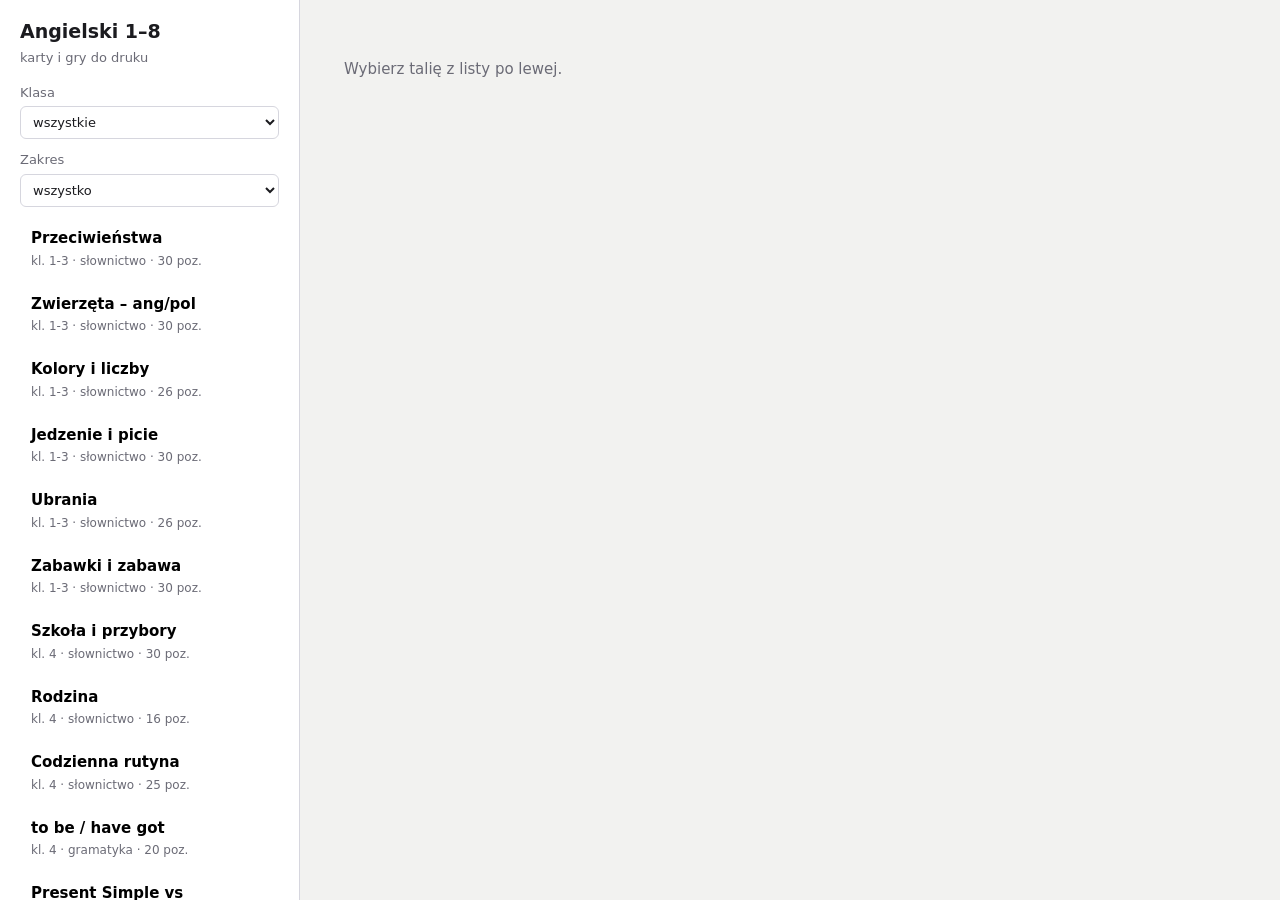
==== index.html @ 383e0123 "Karty i gry do angielskiego dla klas 1-8 Statyczna strona do drukowania pomocy naukowych: memory, Pi" ====
<!doctype html>
<html lang="pl">
<head>
  <meta charset="utf-8">
  <meta name="viewport" content="width=device-width, initial-scale=1">
  <title>Angielski 1–8 · karty do druku</title>
  <link rel="stylesheet" href="style.css">
  <link rel="stylesheet" href="print.css" media="print">
</head>
<body>

<aside class="panel no-print">
  <h1>Angielski 1–8<br><small>karty i gry do druku</small></h1>

  <label>Klasa
    <select id="f-level"><option value="">wszystkie</option></select>
  </label>

  <label>Zakres
    <select id="f-area">
      <option value="">wszystko</option>
      <option value="słownictwo">słownictwo</option>
      <option value="gramatyka">gramatyka</option>
    </select>
  </label>

  <div id="deck-list" class="deck-list"></div>

  <hr>

  <label>Gra
    <select id="f-game"></select>
  </label>

  <label id="opts-bingo" hidden>Liczba plansz
    <input id="f-boards" type="number" min="1" max="30" value="4">
  </label>

  <label id="opts-qa" class="check" hidden>
    <input id="f-answers" type="checkbox" checked> pokaż odpowiedzi na kartach
  </label>

  <div class="buttons">
    <button id="shuffle-btn">🔀 Przetasuj</button>
    <button id="print-btn" class="primary" disabled>🖨️ Drukuj</button>
  </div>

  <p class="hint">Drukuj na grubszym papierze (160–250 g). Karty tnij po przerywanej linii.</p>
</aside>

<main id="sheet"></main>

<script src="data/decks.js"></script>
<script src="app.js"></script>
</body>
</html>
---- style.css ----
:root {
  --ink: #1b1b1f;
  --muted: #6b6b76;
  --line: #d6d6de;
  --accent: #2f6f4e;
  --bg: #f2f2f0;
}

* { box-sizing: border-box; }

body {
  margin: 0;
  display: flex;
  min-height: 100vh;
  font: 15px/1.45 system-ui, "Segoe UI", sans-serif;
  color: var(--ink);
  background: var(--bg);
}

/* ── Panel ─────────────────────────────────────────────── */

.panel {
  width: 300px;
  flex: none;
  padding: 20px;
  background: #fff;
  border-right: 1px solid var(--line);
  display: flex;
  flex-direction: column;
  gap: 12px;
  position: sticky;
  top: 0;
  height: 100vh;
  overflow-y: auto;
}

h1 { font-size: 19px; margin: 0 0 4px; line-height: 1.25; }
h1 small { font-weight: 400; font-size: 13px; color: var(--muted); }

label { display: block; font-size: 13px; color: var(--muted); }
label.check { display: flex; align-items: center; gap: 8px; }

select, input[type="number"] {
  width: 100%;
  margin-top: 4px;
  padding: 7px 8px;
  font: inherit;
  border: 1px solid var(--line);
  border-radius: 6px;
  background: #fff;
  color: var(--ink);
}
label.check input { width: auto; margin: 0; }

hr { border: 0; border-top: 1px solid var(--line); width: 100%; margin: 4px 0; }

.deck-list { display: flex; flex-direction: column; gap: 4px; }

.deck {
  text-align: left;
  padding: 8px 10px;
  font: inherit;
  border: 1px solid transparent;
  border-radius: 6px;
  background: none;
  cursor: pointer;
  display: block;
  width: 100%;
}
.deck:hover { background: #f4f4f2; }
.deck.active { background: #e8f1ec; border-color: var(--accent); }
.deck strong { display: block; font-weight: 600; }
.deck .meta { font-size: 12px; color: var(--muted); }

.buttons { display: flex; gap: 8px; margin-top: 4px; }
button {
  flex: 1;
  padding: 9px;
  font: inherit;
  border: 1px solid var(--line);
  border-radius: 6px;
  background: #fff;
  cursor: pointer;
}
button.primary { background: var(--accent); border-color: var(--accent); color: #fff; font-weight: 600; }
button:disabled { opacity: .45; cursor: default; }

.hint { font-size: 12px; color: var(--muted); margin: 0; }
.empty { color: var(--muted); padding: 24px; }

/* ── Arkusz ────────────────────────────────────────────── */

#sheet { flex: 1; padding: 20px; }
.sheet-title { font-size: 16px; margin: 0 0 14px; color: var(--muted); font-weight: 600; }

.card-grid {
  display: grid;
  grid-template-columns: repeat(3, 63mm);
  grid-auto-rows: 88mm;
  gap: 0;
}

.card {
  border: 1px dashed #999;
  padding: 4mm;
  display: flex;
  flex-direction: column;
  justify-content: center;
  align-items: center;
  text-align: center;
  position: relative;
  background: #fff;
  overflow: hidden;
  break-inside: avoid;
}

.card .body { font-weight: 600; hyphens: auto; overflow-wrap: anywhere; }
.card .body.xl { font-size: 32pt; }
.card .body.lg { font-size: 21pt; }
.card .body.md { font-size: 14pt; }
.card .body.sm { font-size: 11pt; }

.card .corner {
  position: absolute;
  top: 3mm;
  left: 3mm;
  right: 3mm;
  font-size: 8pt;
  color: #555;
  text-transform: uppercase;
  letter-spacing: .06em;
}

.card .answer {
  position: absolute;
  bottom: 4mm;
  left: 4mm;
  right: 4mm;
  font-size: 9pt;
  color: #444;
  border-top: 1px solid #ddd;
  padding-top: 2mm;
}

/* ── Bingo ─────────────────────────────────────────────── */

.bingo { background: #fff; border: 1px dashed #999; padding: 8mm; margin-bottom: 6mm; width: 190mm; }
.bingo h2 { font-size: 15pt; margin: 0 0 5mm; text-align: center; letter-spacing: .1em; }
.bingo h2 span { font-size: 10pt; font-weight: 400; color: var(--muted); letter-spacing: 0; }

.bingo-grid { display: grid; grid-template-columns: repeat(5, 1fr); }
.bingo-cell {
  border: 1px solid #333;
  height: 32mm;
  display: flex;
  align-items: center;
  justify-content: center;
  text-align: center;
  padding: 2mm;
  overflow-wrap: anywhere;
}
.bingo-cell.xl { font-size: 13pt; }
.bingo-cell.lg { font-size: 11pt; }
.bingo-cell.md, .bingo-cell.sm { font-size: 8pt; }

.strips { display: grid; grid-template-columns: repeat(4, 1fr); }
.strip {
  border: 1px dashed #999;
  padding: 3mm;
  font-size: 11pt;
  text-align: center;
  overflow-wrap: anywhere;
}
---- print.css ----
@page { size: A4 portrait; margin: 8mm; }

.no-print, .panel { display: none !important; }

body { display: block; background: #fff; }

#sheet { padding: 0; }

/* 3×3 = 9 kart na stronę A4. Wiersz nie może się rozjechać między strony. */
.card-grid { grid-template-columns: repeat(3, 63mm); grid-auto-rows: 88mm; }
.card { break-inside: avoid; }

.bingo { width: auto; border: 0; padding: 0; margin: 0; break-after: page; }
.bingo:last-child { break-after: auto; }
.bingo-cell { height: 42mm; }

/* Emoji i tła mają wyjść na papier, nie zniknąć. */
* { -webkit-print-color-adjust: exact; print-color-adjust: exact; }
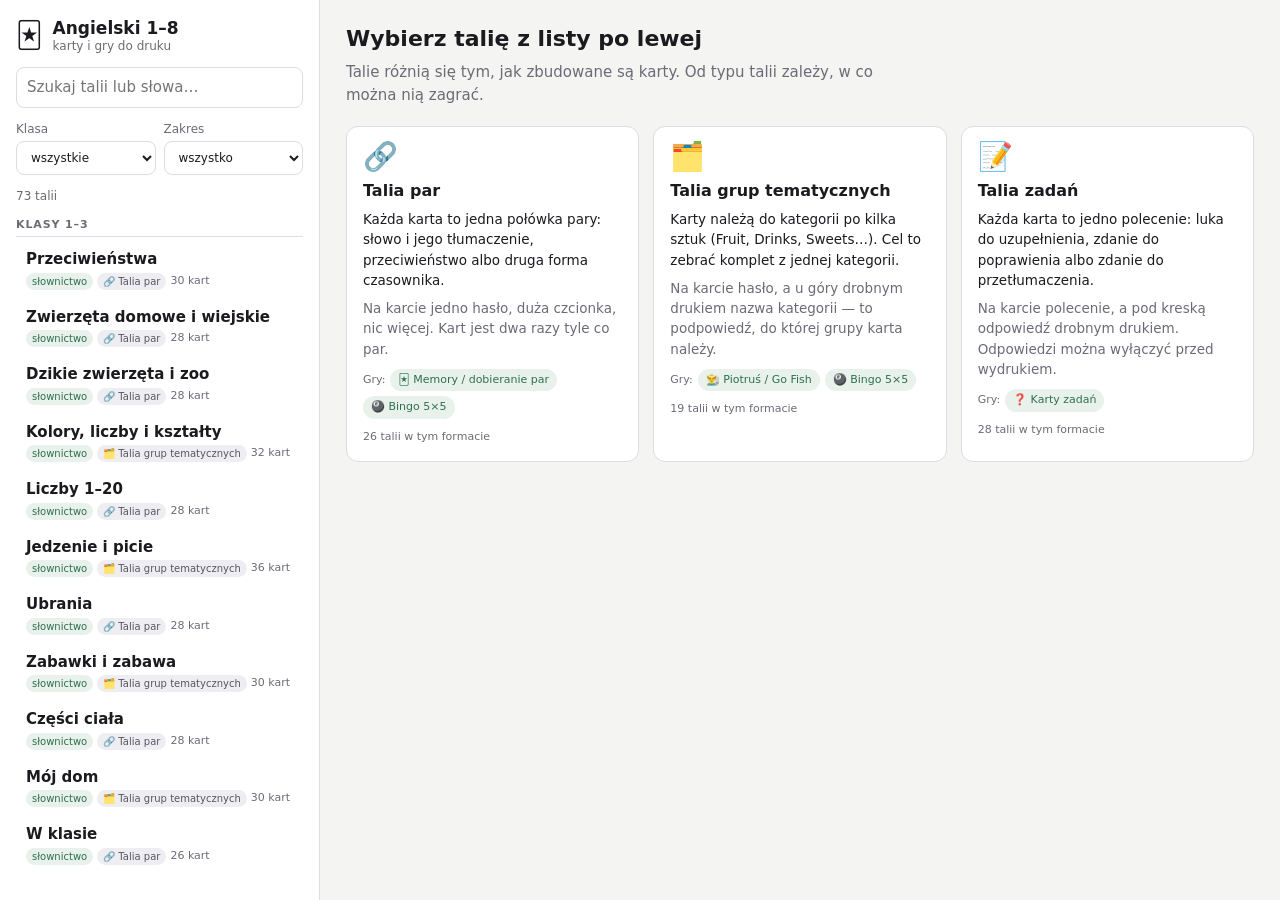
==== commit b2fa156e: "Rozbudowa bazy do 73 talii i przebudowa interfejsu Baza: 19 -> 73 talie (ok. 1900 haseł), rozbite na" ====
--- a/index.html
+++ b/index.html
@@ -3,54 +3,45 @@
 <head>
   <meta charset="utf-8">
   <meta name="viewport" content="width=device-width, initial-scale=1">
-  <title>Angielski 1–8 · karty do druku</title>
+  <title>Angielski 1–8 · karty i gry do druku</title>
+  <link rel="icon" href="data:image/svg+xml,<svg xmlns='http://www.w3.org/2000/svg' viewBox='0 0 100 100'><text y='.9em' font-size='90'>🃏</text></svg>">
   <link rel="stylesheet" href="style.css">
   <link rel="stylesheet" href="print.css" media="print">
 </head>
 <body>
 
 <aside class="panel no-print">
-  <h1>Angielski 1–8<br><small>karty i gry do druku</small></h1>
+  <button id="reset-btn" class="brand">
+    <span class="brand-mark">🃏</span>
+    <span>Angielski 1–8<small>karty i gry do druku</small></span>
+  </button>
 
-  <label>Klasa
-    <select id="f-level"><option value="">wszystkie</option></select>
-  </label>
+  <input id="f-search" type="search" placeholder="Szukaj talii lub słowa…" autocomplete="off">
 
-  <label>Zakres
-    <select id="f-area">
-      <option value="">wszystko</option>
-      <option value="słownictwo">słownictwo</option>
-      <option value="gramatyka">gramatyka</option>
-    </select>
-  </label>
-
-  <div id="deck-list" class="deck-list"></div>
-
-  <hr>
-
-  <label>Gra
-    <select id="f-game"></select>
-  </label>
-
-  <label id="opts-bingo" hidden>Liczba plansz
-    <input id="f-boards" type="number" min="1" max="30" value="4">
-  </label>
-
-  <label id="opts-qa" class="check" hidden>
-    <input id="f-answers" type="checkbox" checked> pokaż odpowiedzi na kartach
-  </label>
-
-  <div class="buttons">
-    <button id="shuffle-btn">🔀 Przetasuj</button>
-    <button id="print-btn" class="primary" disabled>🖨️ Drukuj</button>
+  <div class="filters">
+    <label>Klasa
+      <select id="f-level"><option value="">wszystkie</option></select>
+    </label>
+    <label>Zakres
+      <select id="f-area">
+        <option value="">wszystko</option>
+        <option value="słownictwo">słownictwo</option>
+        <option value="gramatyka">gramatyka</option>
+      </select>
+    </label>
   </div>
 
-  <p class="hint">Drukuj na grubszym papierze (160–250 g). Karty tnij po przerywanej linii.</p>
+  <div id="deck-count" class="deck-count"></div>
+  <div id="deck-list" class="deck-list"></div>
 </aside>
 
-<main id="sheet"></main>
+<main id="main"></main>
 
-<script src="data/decks.js"></script>
+<script src="data/games.js"></script>
+<script src="data/decks-1-3.js"></script>
+<script src="data/decks-4.js"></script>
+<script src="data/decks-5-6.js"></script>
+<script src="data/decks-7-8.js"></script>
 <script src="app.js"></script>
 </body>
 </html>
--- a/style.css
+++ b/style.css
@@ -1,9 +1,13 @@
 :root {
   --ink: #1b1b1f;
   --muted: #6b6b76;
-  --line: #d6d6de;
+  --line: #dcdce4;
   --accent: #2f6f4e;
-  --bg: #f2f2f0;
+  --accent-soft: #e8f1ec;
+  --gram: #7a4b8f;
+  --gram-soft: #f1e9f5;
+  --bg: #f4f4f2;
+  --paper: #fff;
 }
 
 * { box-sizing: border-box; }
@@ -12,18 +16,22 @@
   margin: 0;
   display: flex;
   min-height: 100vh;
-  font: 15px/1.45 system-ui, "Segoe UI", sans-serif;
+  font: 15px/1.5 system-ui, "Segoe UI", sans-serif;
   color: var(--ink);
   background: var(--bg);
 }
 
-/* ── Panel ─────────────────────────────────────────────── */
+h2, h3, h4 { margin: 0; }
+ul, ol { margin: 6px 0; padding-left: 20px; }
+li { margin: 3px 0; }
+
+/* ── Panel boczny ──────────────────────────────────────── */
 
 .panel {
-  width: 300px;
+  width: 320px;
   flex: none;
-  padding: 20px;
-  background: #fff;
+  padding: 16px;
+  background: var(--paper);
   border-right: 1px solid var(--line);
   display: flex;
   flex-direction: column;
@@ -31,73 +39,194 @@
   position: sticky;
   top: 0;
   height: 100vh;
-  overflow-y: auto;
-}
-
-h1 { font-size: 19px; margin: 0 0 4px; line-height: 1.25; }
-h1 small { font-weight: 400; font-size: 13px; color: var(--muted); }
-
-label { display: block; font-size: 13px; color: var(--muted); }
-label.check { display: flex; align-items: center; gap: 8px; }
-
-select, input[type="number"] {
+}
+
+.brand {
+  display: flex;
+  align-items: center;
+  gap: 10px;
+  border: 0;
+  background: none;
+  padding: 0;
+  font: inherit;
+  text-align: left;
+  cursor: pointer;
+  color: inherit;
+}
+.brand-mark { font-size: 26px; }
+.brand span span, .brand > span:last-child { font-weight: 700; font-size: 17px; line-height: 1.2; }
+.brand small { display: block; font-weight: 400; font-size: 12px; color: var(--muted); }
+
+input[type="search"], select, input[type="number"] {
   width: 100%;
-  margin-top: 4px;
-  padding: 7px 8px;
-  font: inherit;
-  border: 1px solid var(--line);
-  border-radius: 6px;
-  background: #fff;
+  padding: 8px 10px;
+  font: inherit;
+  border: 1px solid var(--line);
+  border-radius: 8px;
+  background: var(--paper);
   color: var(--ink);
 }
-label.check input { width: auto; margin: 0; }
-
-hr { border: 0; border-top: 1px solid var(--line); width: 100%; margin: 4px 0; }
-
-.deck-list { display: flex; flex-direction: column; gap: 4px; }
+
+.filters { display: flex; gap: 8px; }
+.filters label { flex: 1; font-size: 12px; color: var(--muted); }
+.filters select { margin-top: 3px; }
+
+.deck-count { font-size: 12px; color: var(--muted); }
+
+.deck-list { flex: 1; overflow-y: auto; margin: 0 -6px; padding: 0 6px; }
+
+.level-head {
+  font-size: 11px;
+  text-transform: uppercase;
+  letter-spacing: .08em;
+  color: var(--muted);
+  margin: 14px 0 5px;
+  padding-bottom: 3px;
+  border-bottom: 1px solid var(--line);
+}
+.level-head:first-child { margin-top: 0; }
 
 .deck {
+  display: block;
+  width: 100%;
   text-align: left;
-  padding: 8px 10px;
+  padding: 7px 9px;
+  margin-bottom: 2px;
   font: inherit;
   border: 1px solid transparent;
-  border-radius: 6px;
+  border-radius: 8px;
   background: none;
   cursor: pointer;
-  display: block;
-  width: 100%;
+  color: inherit;
 }
 .deck:hover { background: #f4f4f2; }
-.deck.active { background: #e8f1ec; border-color: var(--accent); }
-.deck strong { display: block; font-weight: 600; }
-.deck .meta { font-size: 12px; color: var(--muted); }
-
-.buttons { display: flex; gap: 8px; margin-top: 4px; }
+.deck.active { background: var(--accent-soft); border-color: var(--accent); }
+.deck-title { display: block; font-weight: 600; line-height: 1.3; }
+.deck-meta { display: flex; flex-wrap: wrap; gap: 4px; align-items: center; margin-top: 3px; }
+.deck-n { font-size: 11px; color: var(--muted); }
+
+.tag {
+  font-size: 10px;
+  padding: 1px 6px;
+  border-radius: 20px;
+  background: var(--accent-soft);
+  color: var(--accent);
+  white-space: nowrap;
+}
+.tag-g { background: var(--gram-soft); color: var(--gram); }
+.tag-type { background: #eeeef2; color: #55555f; }
+
+/* ── Główna kolumna ────────────────────────────────────── */
+
+main { flex: 1; padding: 22px 26px; min-width: 0; }
+.empty { color: var(--muted); }
+
+/* Ekran startowy */
+.welcome { max-width: 1000px; }
+.welcome h2 { font-size: 22px; }
+.lead { color: var(--muted); margin: 6px 0 20px; max-width: 60ch; }
+
+.type-cards { display: grid; grid-template-columns: repeat(auto-fit, minmax(270px, 1fr)); gap: 14px; }
+.type-card {
+  background: var(--paper);
+  border: 1px solid var(--line);
+  border-radius: 12px;
+  padding: 16px;
+}
+.type-icon { font-size: 28px; line-height: 1; }
+.type-card h3 { margin: 8px 0 6px; font-size: 16px; }
+.type-card p { margin: 0 0 8px; font-size: 13.5px; }
+.type-looks { color: var(--muted); }
+.type-games { display: flex; flex-wrap: wrap; gap: 5px; align-items: center; margin-top: 10px; }
+.type-games-label { font-size: 11px; color: var(--muted); }
+.chip {
+  font-size: 11px;
+  padding: 3px 8px;
+  border-radius: 20px;
+  background: var(--accent-soft);
+  color: var(--accent);
+}
+.type-count { margin-top: 10px; font-size: 11px; color: var(--muted); }
+
+/* Pasek roboczy nad podglądem */
+.workbench {
+  background: var(--paper);
+  border: 1px solid var(--line);
+  border-radius: 12px;
+  padding: 16px;
+  margin-bottom: 18px;
+  max-width: 1000px;
+}
+.wb-head h2 { font-size: 20px; }
+.wb-sub { display: flex; flex-wrap: wrap; gap: 6px; align-items: center; margin: 5px 0 14px; font-size: 12px; color: var(--muted); }
+
+.game-picker { display: flex; flex-wrap: wrap; gap: 8px; }
+.game-tab {
+  display: flex;
+  gap: 9px;
+  align-items: center;
+  flex: 1 1 260px;
+  padding: 10px 12px;
+  font: inherit;
+  text-align: left;
+  border: 1px solid var(--line);
+  border-radius: 10px;
+  background: var(--paper);
+  cursor: pointer;
+  color: inherit;
+}
+.game-tab:hover { border-color: var(--accent); }
+.game-tab.active { background: var(--accent-soft); border-color: var(--accent); }
+.game-icon { font-size: 22px; }
+.game-txt { display: flex; flex-direction: column; min-width: 0; }
+.game-txt strong { font-size: 14px; }
+.game-txt span { font-size: 12px; color: var(--muted); }
+
+.options { display: flex; flex-wrap: wrap; gap: 14px; align-items: center; margin-top: 14px; }
+.opt { display: flex; align-items: center; gap: 7px; font-size: 13px; }
+.opt input[type="number"] { width: 70px; }
+.opt.check input { width: auto; }
+
+.buttons { display: flex; gap: 8px; margin-left: auto; }
 button {
-  flex: 1;
-  padding: 9px;
-  font: inherit;
-  border: 1px solid var(--line);
-  border-radius: 6px;
-  background: #fff;
+  padding: 9px 16px;
+  font: inherit;
+  border: 1px solid var(--line);
+  border-radius: 8px;
+  background: var(--paper);
   cursor: pointer;
+  color: inherit;
 }
 button.primary { background: var(--accent); border-color: var(--accent); color: #fff; font-weight: 600; }
-button:disabled { opacity: .45; cursor: default; }
-
-.hint { font-size: 12px; color: var(--muted); margin: 0; }
-.empty { color: var(--muted); padding: 24px; }
-
-/* ── Arkusz ────────────────────────────────────────────── */
-
-#sheet { flex: 1; padding: 20px; }
-.sheet-title { font-size: 16px; margin: 0 0 14px; color: var(--muted); font-weight: 600; }
+
+.hint { font-size: 12px; color: var(--muted); margin: 10px 0 0; }
+
+/* Panel „Jak grać" */
+.rules-panel { margin-top: 14px; border-top: 1px solid var(--line); padding-top: 12px; }
+.rules-panel summary { cursor: pointer; display: flex; gap: 10px; align-items: baseline; }
+.rules-meta { font-size: 12px; color: var(--muted); }
+.rules-body { margin-top: 10px; font-size: 13.5px; }
+.rules-prints { color: var(--muted); margin: 0 0 8px; }
+.rules-cols { display: grid; grid-template-columns: repeat(auto-fit, minmax(280px, 1fr)); gap: 4px 24px; }
+.rules-cols h4 { font-size: 13px; margin-bottom: 2px; }
+.rules-note { background: #fdf7e3; border-left: 3px solid #e0c060; padding: 8px 10px; margin: 10px 0 0; border-radius: 0 6px 6px 0; }
+
+.sheet-label {
+  font-size: 11px;
+  text-transform: uppercase;
+  letter-spacing: .08em;
+  color: var(--muted);
+  margin-bottom: 8px;
+}
+
+/* ── Arkusz do druku ───────────────────────────────────── */
 
 .card-grid {
   display: grid;
   grid-template-columns: repeat(3, 63mm);
   grid-auto-rows: 88mm;
-  gap: 0;
+  background: var(--paper);
+  width: max-content;
 }
 
 .card {
@@ -109,7 +238,6 @@
   align-items: center;
   text-align: center;
   position: relative;
-  background: #fff;
   overflow: hidden;
   break-inside: avoid;
 }
@@ -122,9 +250,7 @@
 
 .card .corner {
   position: absolute;
-  top: 3mm;
-  left: 3mm;
-  right: 3mm;
+  top: 3mm; left: 3mm; right: 3mm;
   font-size: 8pt;
   color: #555;
   text-transform: uppercase;
@@ -133,20 +259,17 @@
 
 .card .answer {
   position: absolute;
-  bottom: 4mm;
-  left: 4mm;
-  right: 4mm;
+  bottom: 4mm; left: 4mm; right: 4mm;
   font-size: 9pt;
   color: #444;
   border-top: 1px solid #ddd;
   padding-top: 2mm;
 }
 
-/* ── Bingo ─────────────────────────────────────────────── */
-
-.bingo { background: #fff; border: 1px dashed #999; padding: 8mm; margin-bottom: 6mm; width: 190mm; }
-.bingo h2 { font-size: 15pt; margin: 0 0 5mm; text-align: center; letter-spacing: .1em; }
-.bingo h2 span { font-size: 10pt; font-weight: 400; color: var(--muted); letter-spacing: 0; }
+.sheet-page { background: var(--paper); width: 190mm; padding: 8mm; margin-bottom: 6mm; border: 1px solid var(--line); }
+
+.bingo-title { font-size: 15pt; margin: 0 0 5mm; text-align: center; letter-spacing: .1em; }
+.bingo-title span { font-size: 10pt; font-weight: 400; color: var(--muted); letter-spacing: 0; }
 
 .bingo-grid { display: grid; grid-template-columns: repeat(5, 1fr); }
 .bingo-cell {
@@ -164,10 +287,24 @@
 .bingo-cell.md, .bingo-cell.sm { font-size: 8pt; }
 
 .strips { display: grid; grid-template-columns: repeat(4, 1fr); }
-.strip {
-  border: 1px dashed #999;
-  padding: 3mm;
-  font-size: 11pt;
-  text-align: center;
-  overflow-wrap: anywhere;
-}
+.strip { border: 1px dashed #999; padding: 3mm; font-size: 11pt; text-align: center; overflow-wrap: anywhere; }
+
+/* Drukowana kartka z zasadami */
+.rules-page { font-size: 11pt; }
+.rules-title { font-size: 20pt; margin-bottom: 2mm; }
+.rules-deck { color: #555; margin: 0 0 5mm; font-size: 11pt; }
+.rules-facts { display: grid; grid-template-columns: repeat(4, 1fr); gap: 3mm; margin-bottom: 6mm; }
+.fact { border: 1px solid #ccc; border-radius: 2mm; padding: 3mm; }
+.fact-k { display: block; font-size: 8pt; text-transform: uppercase; letter-spacing: .06em; color: #777; }
+.fact-v { font-weight: 600; }
+.rules-page h3 { font-size: 13pt; margin: 5mm 0 1mm; }
+.rules-foot { margin-top: 8mm; font-size: 9pt; color: #777; border-top: 1px solid #ddd; padding-top: 3mm; }
+
+/* ── Wąski ekran ───────────────────────────────────────── */
+
+@media (max-width: 860px) {
+  body { flex-direction: column; }
+  .panel { width: auto; height: auto; position: static; border-right: 0; border-bottom: 1px solid var(--line); }
+  .deck-list { max-height: 40vh; }
+  main { padding: 16px; }
+}
--- a/print.css
+++ b/print.css
@@ -1,18 +1,21 @@
 @page { size: A4 portrait; margin: 8mm; }
 
-.no-print, .panel { display: none !important; }
+.no-print, .panel, .sheet-label { display: none !important; }
 
 body { display: block; background: #fff; }
+main { padding: 0; }
 
-#sheet { padding: 0; }
-
-/* 3×3 = 9 kart na stronę A4. Wiersz nie może się rozjechać między strony. */
-.card-grid { grid-template-columns: repeat(3, 63mm); grid-auto-rows: 88mm; }
+/* 3×3 = 9 kart na stronę A4. Wiersz nie może rozjechać się między strony. */
+.card-grid { grid-template-columns: repeat(3, 63mm); grid-auto-rows: 88mm; width: auto; }
 .card { break-inside: avoid; }
 
-.bingo { width: auto; border: 0; padding: 0; margin: 0; break-after: page; }
-.bingo:last-child { break-after: auto; }
+/* Każda plansza bingo / kartka z zasadami zajmuje własną stronę. */
+.sheet-page { width: auto; border: 0; padding: 0; margin: 0; break-after: page; }
+.sheet-page:last-child { break-after: auto; }
 .bingo-cell { height: 42mm; }
+
+.rules-page ol, .rules-page ul { break-inside: avoid; }
+.rules-note { background: #fdf7e3 !important; }
 
 /* Emoji i tła mają wyjść na papier, nie zniknąć. */
 * { -webkit-print-color-adjust: exact; print-color-adjust: exact; }
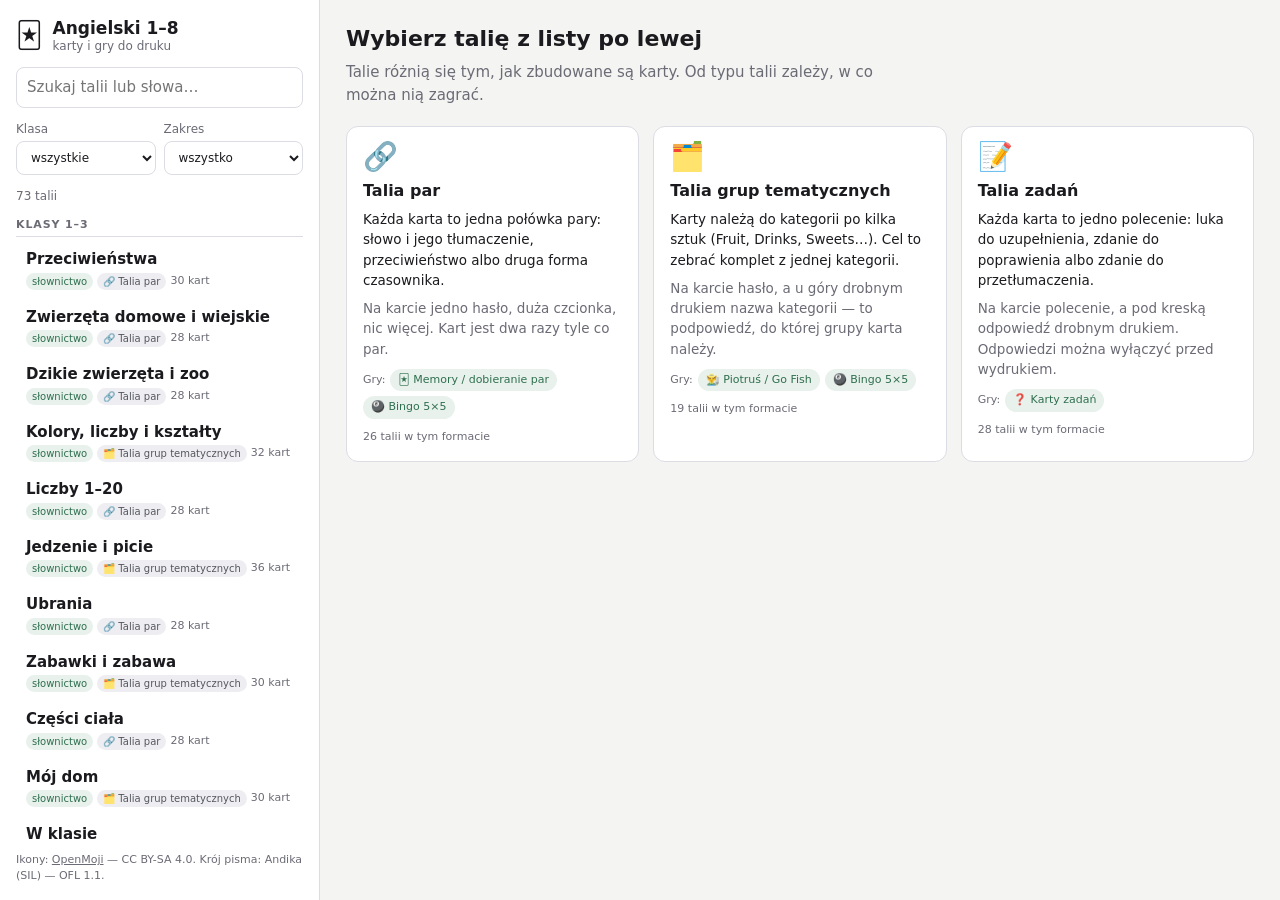
==== commit 459bfa8e: "Ikony OpenMoji, krój Andika, rewersy i tryb do kolorowania Etap 1 — emoji systemowe zastąpione ikona" ====
--- a/index.html
+++ b/index.html
@@ -5,6 +5,7 @@
   <meta name="viewport" content="width=device-width, initial-scale=1">
   <title>Angielski 1–8 · karty i gry do druku</title>
   <link rel="icon" href="data:image/svg+xml,<svg xmlns='http://www.w3.org/2000/svg' viewBox='0 0 100 100'><text y='.9em' font-size='90'>🃏</text></svg>">
+  <link rel="stylesheet" href="fonts/andika.css">
   <link rel="stylesheet" href="style.css">
   <link rel="stylesheet" href="print.css" media="print">
 </head>
@@ -33,10 +34,16 @@
 
   <div id="deck-count" class="deck-count"></div>
   <div id="deck-list" class="deck-list"></div>
+
+  <p class="credits">
+    Ikony: <a href="https://openmoji.org" target="_blank" rel="noopener">OpenMoji</a> — CC BY-SA 4.0.
+    Krój pisma: Andika (SIL) — OFL 1.1.
+  </p>
 </aside>
 
 <main id="main"></main>
 
+<script src="data/icons.js"></script>
 <script src="data/games.js"></script>
 <script src="data/decks-1-3.js"></script>
 <script src="data/decks-4.js"></script>
--- a/fonts/andika.css
+++ b/fonts/andika.css
@@ -0,0 +1,29 @@
+/* PLIK GENEROWANY — nie edytuj ręcznie. Przebuduj: node tools/build-font.js <kat>
+   Andika, SIL International — licencja OFL 1.1, patrz fonts/OFL.txt
+   Krój dla dzieci uczących się czytać: jednopiętrowe "a" i "g", rozróżnialne I l 1.
+   Zawężony do znaków używanych w projekcie i wpisany jako data: URI,
+   żeby działał również po otwarciu index.html dwuklikiem (file://). */
+
+@font-face {
+  font-family: 'Andika';
+  font-style: normal;
+  font-weight: 400;
+  font-display: swap;
+  src: url([data-uri]) format('woff2');
+}
+
+@font-face {
+  font-family: 'Andika';
+  font-style: normal;
+  font-weight: 700;
+  font-display: swap;
+  src: url([data-uri]) format('woff2');
+}
+
+@font-face {
+  font-family: 'Andika';
+  font-style: italic;
+  font-weight: 400;
+  font-display: swap;
+  src: url([data-uri]) format('woff2');
+}
--- a/style.css
+++ b/style.css
@@ -200,6 +200,8 @@
 button.primary { background: var(--accent); border-color: var(--accent); color: #fff; font-weight: 600; }
 
 .hint { font-size: 12px; color: var(--muted); margin: 10px 0 0; }
+.credits { font-size: 11px; color: var(--muted); margin: 0; line-height: 1.45; }
+.credits a { color: inherit; }
 
 /* Panel „Jak grać" */
 .rules-panel { margin-top: 14px; border-top: 1px solid var(--line); padding-top: 12px; }
@@ -230,23 +232,48 @@
 }
 
 .card {
-  border: 1px dashed #999;
+  border: 1px dashed #b4b4be;
   padding: 4mm;
   display: flex;
   flex-direction: column;
   justify-content: center;
   align-items: center;
+  gap: 2mm;
   text-align: center;
   position: relative;
   overflow: hidden;
   break-inside: avoid;
-}
-
-.card .body { font-weight: 600; hyphens: auto; overflow-wrap: anywhere; }
-.card .body.xl { font-size: 32pt; }
-.card .body.lg { font-size: 21pt; }
-.card .body.md { font-size: 14pt; }
-.card .body.sm { font-size: 11pt; }
+  font-family: 'Andika', system-ui, sans-serif;
+}
+
+/* Pasek koduje poziom — po roku pozwala posortować rozsypane pudełko. */
+.card::after {
+  content: '';
+  position: absolute;
+  bottom: 0; left: 0; right: 0;
+  height: 2.5mm;
+  background: var(--lvl, #2f6f4e);
+}
+.lv13 { --lvl: #2f6f4e; }
+.lv4  { --lvl: #1f6f8f; }
+.lv56 { --lvl: #7a4b8f; }
+.lv78 { --lvl: #a4442f; }
+
+.card .body { font-weight: 700; hyphens: auto; overflow-wrap: anywhere; }
+.card .body.xl { font-size: 30pt; }
+.card .body.lg { font-size: 20pt; }
+.card .body.md { font-size: 13pt; }
+.card .body.sm { font-size: 10.5pt; }
+
+.icon-card { width: 32mm; height: 32mm; flex: none; }
+.icon-inline { width: 1.1em; height: 1.1em; vertical-align: -.2em; }
+.icon-bingo { width: 12mm; height: 12mm; flex: none; }
+.icon-strip { width: 7mm; height: 7mm; flex: none; vertical-align: -1.5mm; margin-right: 1mm; }
+
+/* Tryb do kolorowania: zostaje sam kontur. Nazwy klas nadaje tools/build-icons.js.
+   Działa, bo icon() kopiuje zawartość symbolu do karty — gdyby użyć <use>,
+   klon siedziałby w shadow DOM i ta reguła nic by nie zmieniła. */
+body.colouring svg[class^="icon-"] > g:not([class^="om-line"]) { display: none; }
 
 .card .corner {
   position: absolute;
@@ -259,12 +286,30 @@
 
 .card .answer {
   position: absolute;
-  bottom: 4mm; left: 4mm; right: 4mm;
+  bottom: 6mm; left: 4mm; right: 4mm;
   font-size: 9pt;
   color: #444;
   border-top: 1px solid #ddd;
   padding-top: 2mm;
 }
+
+/* Rewersy — druk dwustronny, żeby nie prześwitywało przez cienki papier.
+   Ukośne paski zamiast pełnego wypełnienia: zasłaniają tak samo, a zużywają
+   ułamek tonera. ponytail: gdyby nadal prześwitywało, zagęść pasek do 2mm. */
+.card-back {
+  background: repeating-linear-gradient(45deg, var(--lvl, #2f6f4e) 0 1.2mm, #fff 1.2mm 4mm);
+  justify-content: center;
+  gap: 1mm;
+}
+.card-back .back-title,
+.card-back .back-level {
+  background: #fff;
+  padding: 1mm 2mm;
+  color: var(--lvl, #2f6f4e);
+}
+.card-back .back-title { font-size: 11pt; font-weight: 700; }
+.card-back .back-level { font-size: 7.5pt; letter-spacing: .08em; text-transform: uppercase; }
+.card-back::after { display: none; }
 
 .sheet-page { background: var(--paper); width: 190mm; padding: 8mm; margin-bottom: 6mm; border: 1px solid var(--line); }
 
@@ -282,12 +327,16 @@
   padding: 2mm;
   overflow-wrap: anywhere;
 }
+.bingo-cell { flex-direction: column; gap: 1mm; font-family: 'Andika', system-ui, sans-serif; }
 .bingo-cell.xl { font-size: 13pt; }
 .bingo-cell.lg { font-size: 11pt; }
 .bingo-cell.md, .bingo-cell.sm { font-size: 8pt; }
 
 .strips { display: grid; grid-template-columns: repeat(4, 1fr); }
-.strip { border: 1px dashed #999; padding: 3mm; font-size: 11pt; text-align: center; overflow-wrap: anywhere; }
+.strip {
+  border: 1px dashed #b4b4be; padding: 3mm; font-size: 11pt; text-align: center;
+  overflow-wrap: anywhere; font-family: 'Andika', system-ui, sans-serif;
+}
 
 /* Drukowana kartka z zasadami */
 .rules-page { font-size: 11pt; }
--- a/print.css
+++ b/print.css
@@ -9,13 +9,13 @@
 .card-grid { grid-template-columns: repeat(3, 63mm); grid-auto-rows: 88mm; width: auto; }
 .card { break-inside: avoid; }
 
-/* Każda plansza bingo / kartka z zasadami zajmuje własną stronę. */
-.sheet-page { width: auto; border: 0; padding: 0; margin: 0; break-after: page; }
-.sheet-page:last-child { break-after: auto; }
+/* Każda plansza bingo / kartka z zasadami / arkusz rewersów zajmuje własną stronę. */
+.sheet-page, .card-grid { break-after: page; }
+#sheet > :last-child { break-after: auto; }
 .bingo-cell { height: 42mm; }
 
 .rules-page ol, .rules-page ul { break-inside: avoid; }
 .rules-note { background: #fdf7e3 !important; }
 
-/* Emoji i tła mają wyjść na papier, nie zniknąć. */
+/* Emoji, ikony i tła mają wyjść na papier, nie zniknąć. */
 * { -webkit-print-color-adjust: exact; print-color-adjust: exact; }
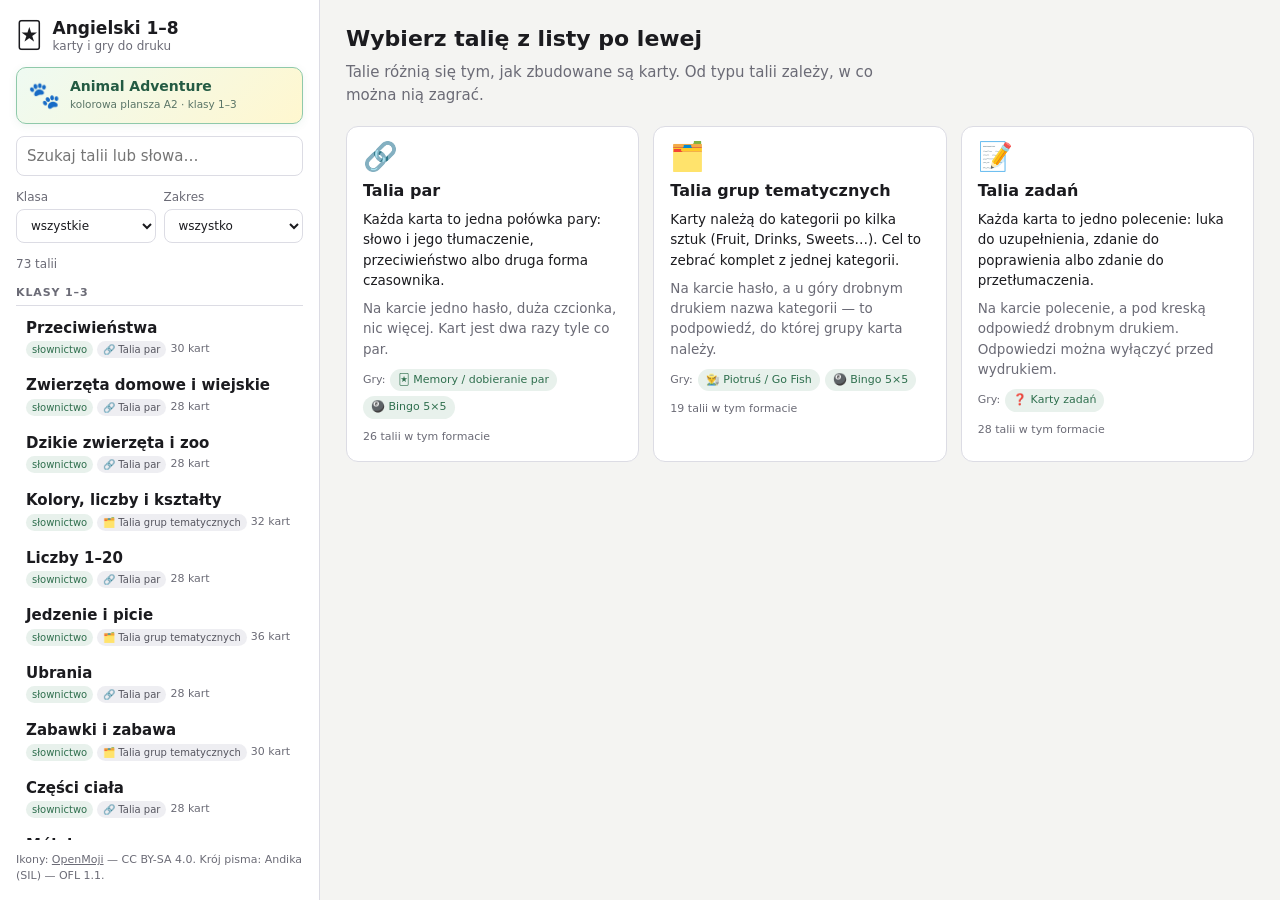
==== commit 1a65d61d: "Add printable Animal Adventure board game" ====
--- a/index.html
+++ b/index.html
@@ -16,6 +16,11 @@
     <span class="brand-mark">🃏</span>
     <span>Angielski 1–8<small>karty i gry do druku</small></span>
   </button>
+
+  <a class="board-game-link" href="animal-adventure.html">
+    <span class="board-game-link-icon">🐾</span>
+    <span><strong>Animal Adventure</strong><small>kolorowa plansza A2 · klasy 1–3</small></span>
+  </a>
 
   <input id="f-search" type="search" placeholder="Szukaj talii lub słowa…" autocomplete="off">
 
--- a/style.css
+++ b/style.css
@@ -56,6 +56,23 @@
 .brand-mark { font-size: 26px; }
 .brand span span, .brand > span:last-child { font-weight: 700; font-size: 17px; line-height: 1.2; }
 .brand small { display: block; font-weight: 400; font-size: 12px; color: var(--muted); }
+
+.board-game-link {
+  display: flex;
+  align-items: center;
+  gap: 10px;
+  padding: 10px 11px;
+  border: 1px solid #8fc9aa;
+  border-radius: 10px;
+  background: linear-gradient(135deg, #eefaf2, #fff7cf);
+  color: #245b43;
+  text-decoration: none;
+  box-shadow: 0 2px 8px rgba(47,111,78,.08);
+}
+.board-game-link:hover { border-color: var(--accent); box-shadow: 0 3px 12px rgba(47,111,78,.16); }
+.board-game-link-icon { font-size: 26px; line-height: 1; }
+.board-game-link strong { display: block; font-size: 14px; line-height: 1.2; }
+.board-game-link small { display: block; margin-top: 2px; color: #5a7567; font-size: 10.5px; }
 
 input[type="search"], select, input[type="number"] {
   width: 100%;
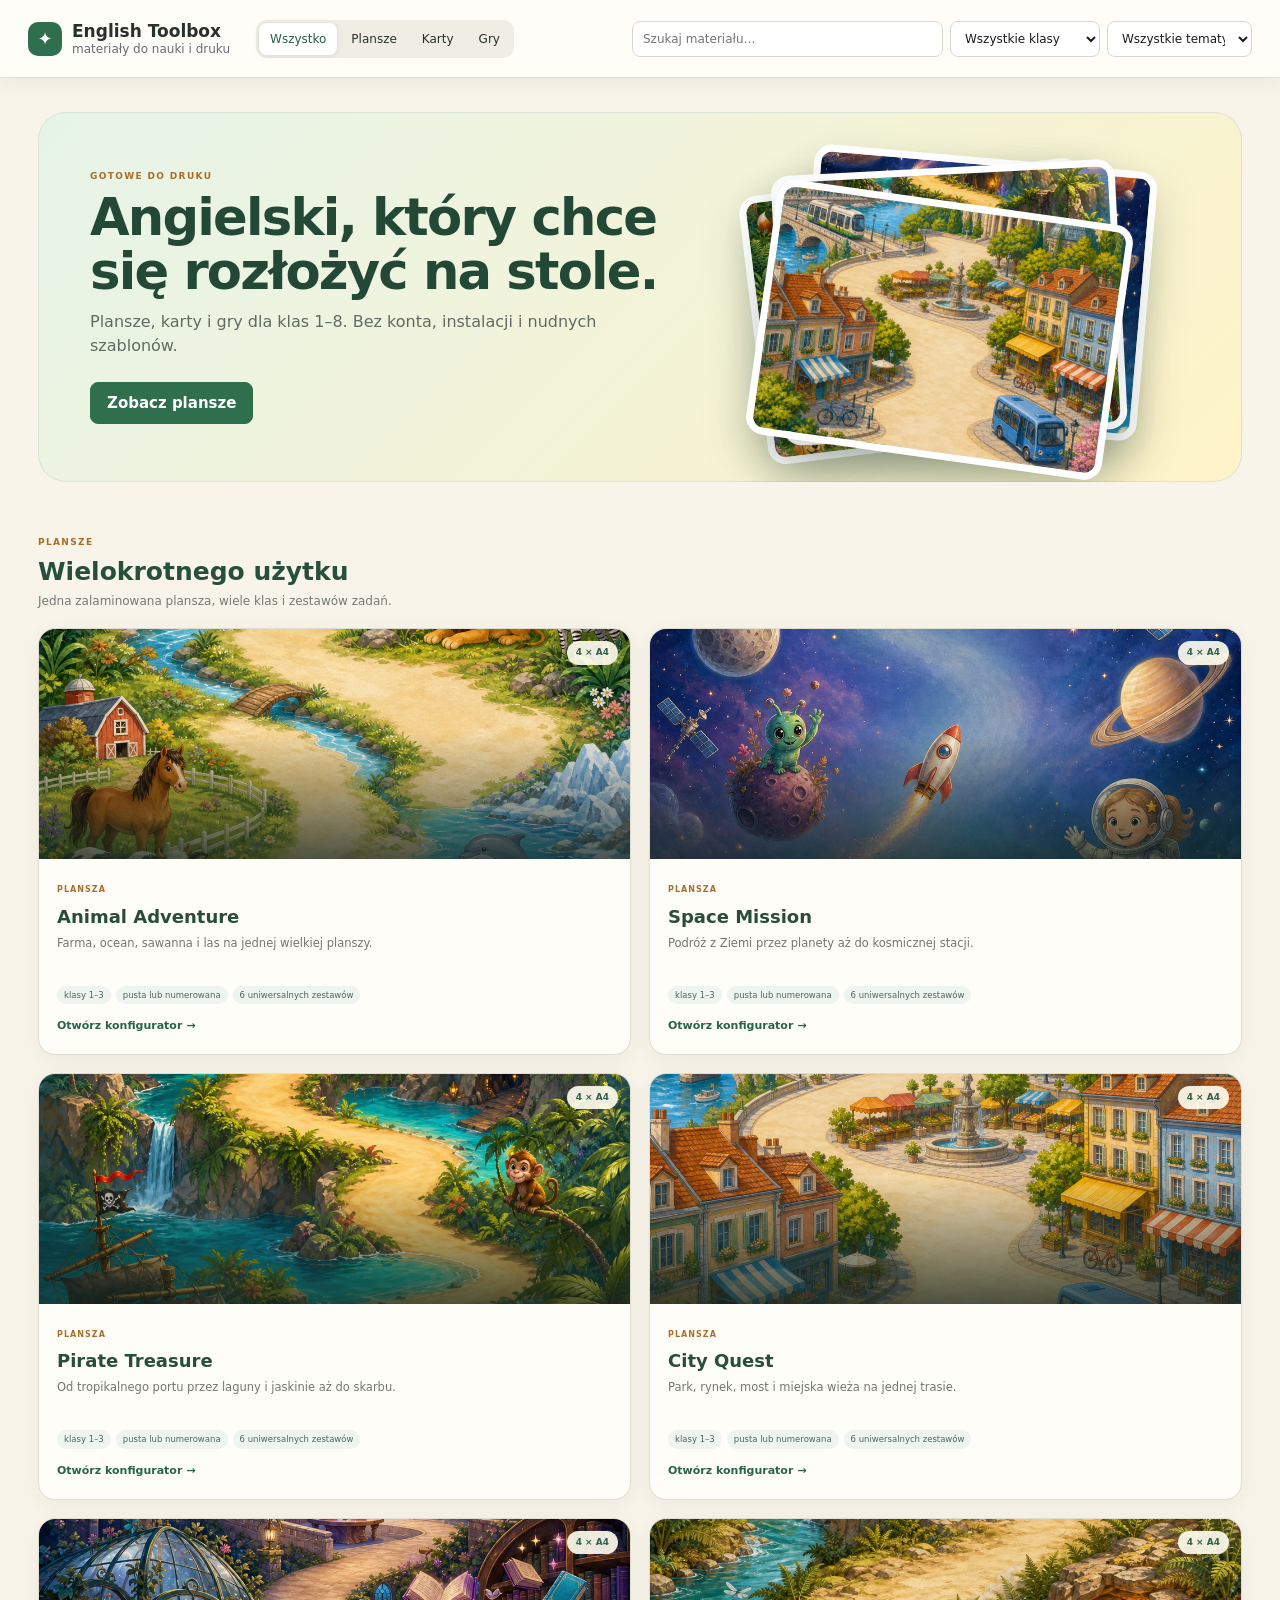
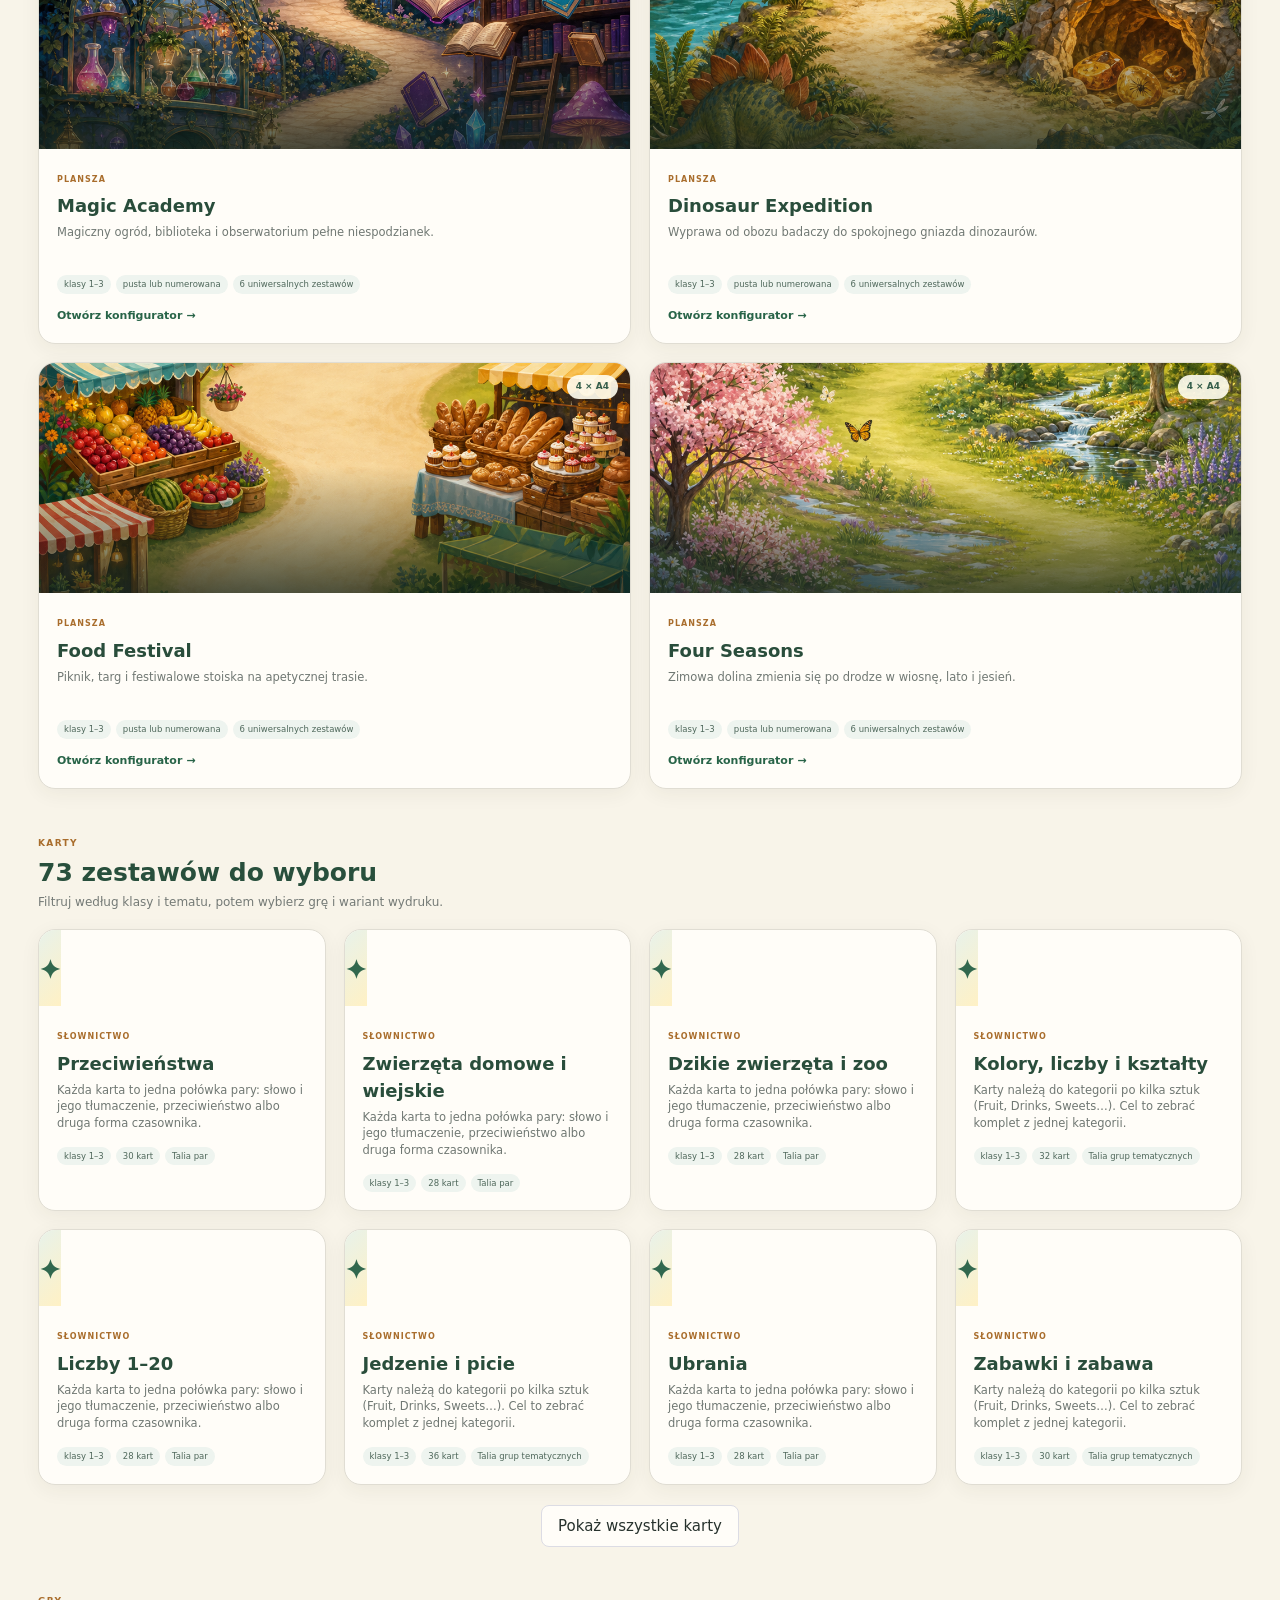
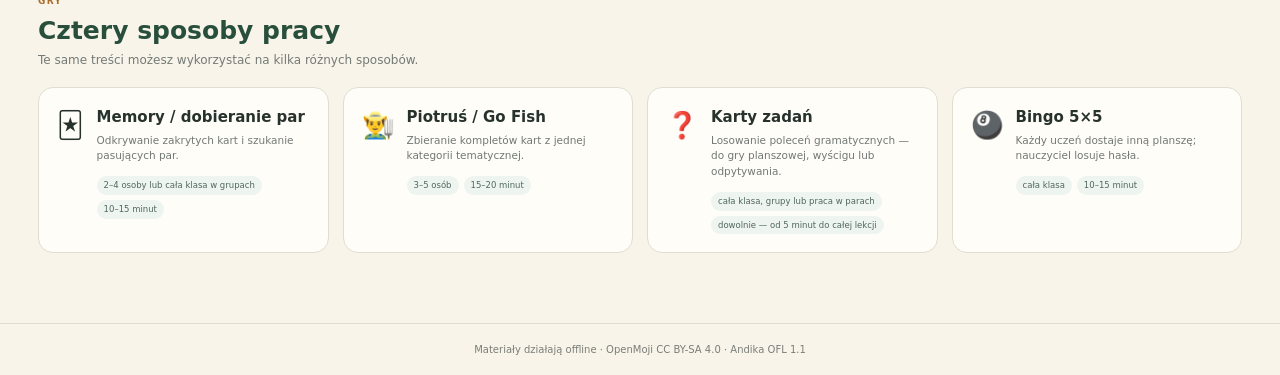
==== commit 1c8b0af0: "Rebuild library with universal printable board themes" ====
--- a/index.html
+++ b/index.html
@@ -10,43 +10,22 @@
   <link rel="stylesheet" href="print.css" media="print">
 </head>
 <body>
-
-<aside class="panel no-print">
-  <button id="reset-btn" class="brand">
-    <span class="brand-mark">🃏</span>
-    <span>Angielski 1–8<small>karty i gry do druku</small></span>
-  </button>
-
-  <a class="board-game-link" href="animal-adventure.html">
-    <span class="board-game-link-icon">🐾</span>
-    <span><strong>Animal Adventure</strong><small>kolorowa plansza A2 · klasy 1–3</small></span>
-  </a>
-
-  <input id="f-search" type="search" placeholder="Szukaj talii lub słowa…" autocomplete="off">
-
-  <div class="filters">
-    <label>Klasa
-      <select id="f-level"><option value="">wszystkie</option></select>
-    </label>
-    <label>Zakres
-      <select id="f-area">
-        <option value="">wszystko</option>
-        <option value="słownictwo">słownictwo</option>
-        <option value="gramatyka">gramatyka</option>
-      </select>
-    </label>
+<header class="app-header no-print">
+  <button id="home-btn" class="brand"><span class="brand-mark">✦</span><span>English Toolbox<small>materiały do nauki i druku</small></span></button>
+  <nav class="main-nav" aria-label="Rodzaje materiałów">
+    <button data-section="all" class="active">Wszystko</button>
+    <button data-section="boards">Plansze</button>
+    <button data-section="cards">Karty</button>
+    <button data-section="games">Gry</button>
+  </nav>
+  <div class="header-tools">
+    <input id="f-search" type="search" placeholder="Szukaj materiału…" autocomplete="off">
+    <select id="f-level" aria-label="Klasa"><option value="">Wszystkie klasy</option></select>
+    <select id="f-area" aria-label="Zakres"><option value="">Wszystkie tematy</option><option value="słownictwo">Słownictwo</option><option value="gramatyka">Gramatyka</option></select>
   </div>
-
-  <div id="deck-count" class="deck-count"></div>
-  <div id="deck-list" class="deck-list"></div>
-
-  <p class="credits">
-    Ikony: <a href="https://openmoji.org" target="_blank" rel="noopener">OpenMoji</a> — CC BY-SA 4.0.
-    Krój pisma: Andika (SIL) — OFL 1.1.
-  </p>
-</aside>
-
+</header>
 <main id="main"></main>
+<footer class="site-footer no-print">Materiały działają offline · OpenMoji CC BY-SA 4.0 · Andika OFL 1.1</footer>
 
 <script src="data/icons.js"></script>
 <script src="data/games.js"></script>
@@ -54,6 +33,8 @@
 <script src="data/decks-4.js"></script>
 <script src="data/decks-5-6.js"></script>
 <script src="data/decks-7-8.js"></script>
+<script src="data/boards.js"></script>
 <script src="app.js"></script>
+<script src="library.js"></script>
 </body>
 </html>
--- a/style.css
+++ b/style.css
@@ -374,3 +374,66 @@
   .deck-list { max-height: 40vh; }
   main { padding: 16px; }
 }
+
+/* ── Biblioteka materiałów ─────────────────────────────── */
+body { display: block; background: #f8f4e9; color: #27322d; }
+.app-header {
+  position: sticky; top: 0; z-index: 30; display: grid;
+  grid-template-columns: auto auto minmax(320px, 1fr); align-items: center; gap: 26px;
+  min-height: 78px; padding: 12px 28px; background: rgba(255,253,248,.96);
+  border-bottom: 1px solid #e2ddd0; box-shadow: 0 3px 18px rgba(55,49,37,.07);
+}
+.app-header .brand-mark { width: 34px; height: 34px; display: grid; place-items: center; border-radius: 10px; background: #2f6f4e; color: #fff; font-size: 18px; }
+.main-nav { display: flex; gap: 3px; padding: 3px; border-radius: 11px; background: #f0ede4; }
+.main-nav button { padding: 7px 11px; border: 0; background: transparent; font-size: 12px; }
+.main-nav button.active { background: #fff; color: #285f45; box-shadow: 0 1px 6px rgba(48,48,38,.1); }
+.header-tools { justify-self: end; display: grid; grid-template-columns: minmax(190px, 1fr) 150px 145px; gap: 7px; width: min(100%, 620px); }
+.header-tools input,.header-tools select { margin: 0; padding: 8px 10px; border-color: #d9d7cf; background: #fff; font-size: 12px; }
+main#main { max-width: 1360px; min-height: calc(100vh - 130px); margin: 0 auto; padding: 34px 38px 70px; }
+.site-footer { padding: 18px; border-top: 1px solid #e1dccf; color: #7a7d78; text-align: center; font-size: 10px; }
+.library-hero { min-height: 350px; display: grid; grid-template-columns: 1.08fr .92fr; align-items: center; overflow: hidden; margin-bottom: 54px; padding: 45px 52px; border-radius: 28px; background: linear-gradient(135deg,#e6f4e9,#fff3c8); box-shadow: inset 0 0 0 1px #d9e4d7; }
+.eyebrow { display: block; color: #a96d2c; font-size: 9px; font-weight: 800; letter-spacing: .15em; }
+.library-hero h1 { max-width: 620px; margin: 8px 0 12px; font-size: clamp(34px,4vw,58px); line-height: 1.04; letter-spacing: -.035em; color: #234936; }
+.library-hero p { max-width: 560px; margin: 0; color: #5f6c64; font-size: 16px; }
+.hero-actions { margin-top: 24px; }
+.hero-stack { position: relative; min-height: 280px; }
+.hero-mini { position: absolute; inset: 5px 12% 5px 20%; border: 7px solid white; border-radius: 18px; background-position: center; background-size: cover; box-shadow: 0 20px 45px #29453638; }
+.hero-mini:last-child { inset: 28px 20% -5px 9%; }
+.library-section { margin-top: 48px; }
+.section-heading { display: flex; justify-content: space-between; align-items: end; margin-bottom: 18px; }
+.section-heading h2 { margin: 3px 0 2px; font-size: 25px; color: #284f3c; }
+.section-heading p { margin: 0; color: #747a76; font-size: 12px; }
+.materials-grid { display: grid; gap: 18px; }
+.board-grid { grid-template-columns: repeat(2,minmax(280px,1fr)); }
+.deck-grid { grid-template-columns: repeat(auto-fill,minmax(245px,1fr)); }
+.material-card { overflow: hidden; border: 1px solid #e0ddd3; border-radius: 17px; background: #fffdf8; color: inherit; box-shadow: 0 5px 20px rgba(52,48,38,.06); transition: transform .18s,box-shadow .18s; }
+.material-card:hover { transform: translateY(-3px); box-shadow: 0 13px 30px rgba(52,48,38,.12); }
+.material-cover { position: relative; height: 230px; background-position: center; background-size: cover; }
+.cover-badge { position: absolute; top: 12px; right: 12px; padding: 5px 9px; border-radius: 20px; background: #fffdf0e8; color: #355e4b; font-size: 9px; font-weight: 800; }
+.material-body { padding: 17px 18px 18px; text-align: left; }
+.material-kind { color: #a96d2c; font-size: 8px; font-weight: 800; letter-spacing: .13em; }
+.material-body h3 { margin: 4px 0 5px; color: #294d3b; font-size: 18px; }
+.material-body p { min-height: 39px; margin: 0; color: #707873; font-size: 11.5px; line-height: 1.45; }
+.material-tags { display: flex; flex-wrap: wrap; gap: 5px; margin-top: 12px; }
+.material-tags span { padding: 3px 7px; border-radius: 20px; background: #eef4ef; color: #4f685b; font-size: 8.5px; }
+.open-material { display: inline-block; margin-top: 14px; color: #286448; font-size: 11px; font-weight: 800; text-decoration: none; }
+.deck-library-card { display: flex; min-height: 225px; padding: 0; flex-direction: column; cursor: pointer; font: inherit; }
+.deck-cover-icon { min-height: 76px; display: grid; place-items: center; background: linear-gradient(135deg,#e8f2ea,#fff1c5); color: #31684e; font: 700 26px/1 'Andika',sans-serif; }
+.deck-library-card .material-body { flex: 1; }
+.deck-library-card .material-body p { min-height: 53px; }
+.games-library-grid { display: grid; grid-template-columns: repeat(4,1fr); gap: 14px; }
+.game-library-card { display: flex; gap: 13px; padding: 18px; border: 1px solid #e0ddd3; border-radius: 15px; background: #fffdf8; }
+.game-big-icon { font-size: 26px; }.game-library-card h3 { margin: 0 0 4px; font-size: 15px; }.game-library-card p { margin: 0; color: #717874; font-size: 10.5px; }
+.show-all { display: block; margin: 20px auto 0; background: #fffdf8; }.workspace-back { margin-bottom: 12px; border: 0; background: transparent; color: #2f6f4e; padding-left: 0; }
+.workspace-open main#main { max-width: 1150px; }.workspace-open .workbench { max-width: none; border-radius: 18px; box-shadow: 0 8px 30px #3d463d0d; }
+
+@media (max-width: 1050px) {
+  .app-header { grid-template-columns: auto 1fr; gap: 10px; }.main-nav { justify-self: end }.header-tools { grid-column: 1/-1; justify-self: stretch; width: 100%; }
+  .games-library-grid { grid-template-columns: repeat(2,1fr); }
+}
+@media (max-width: 700px) {
+  .app-header { position: static; padding: 12px; }.main-nav { grid-column: 1/-1; justify-self: stretch; overflow-x: auto }.main-nav button { flex: 1; }
+  .header-tools { grid-template-columns: 1fr 1fr }.header-tools input { grid-column: 1/-1 }
+  main#main { padding: 20px 14px 50px }.library-hero { grid-template-columns: 1fr; padding: 30px 24px }.hero-stack { display: none }
+  .board-grid,.games-library-grid { grid-template-columns: 1fr }.library-hero h1 { font-size: 36px }.material-cover { height: 190px }
+}
